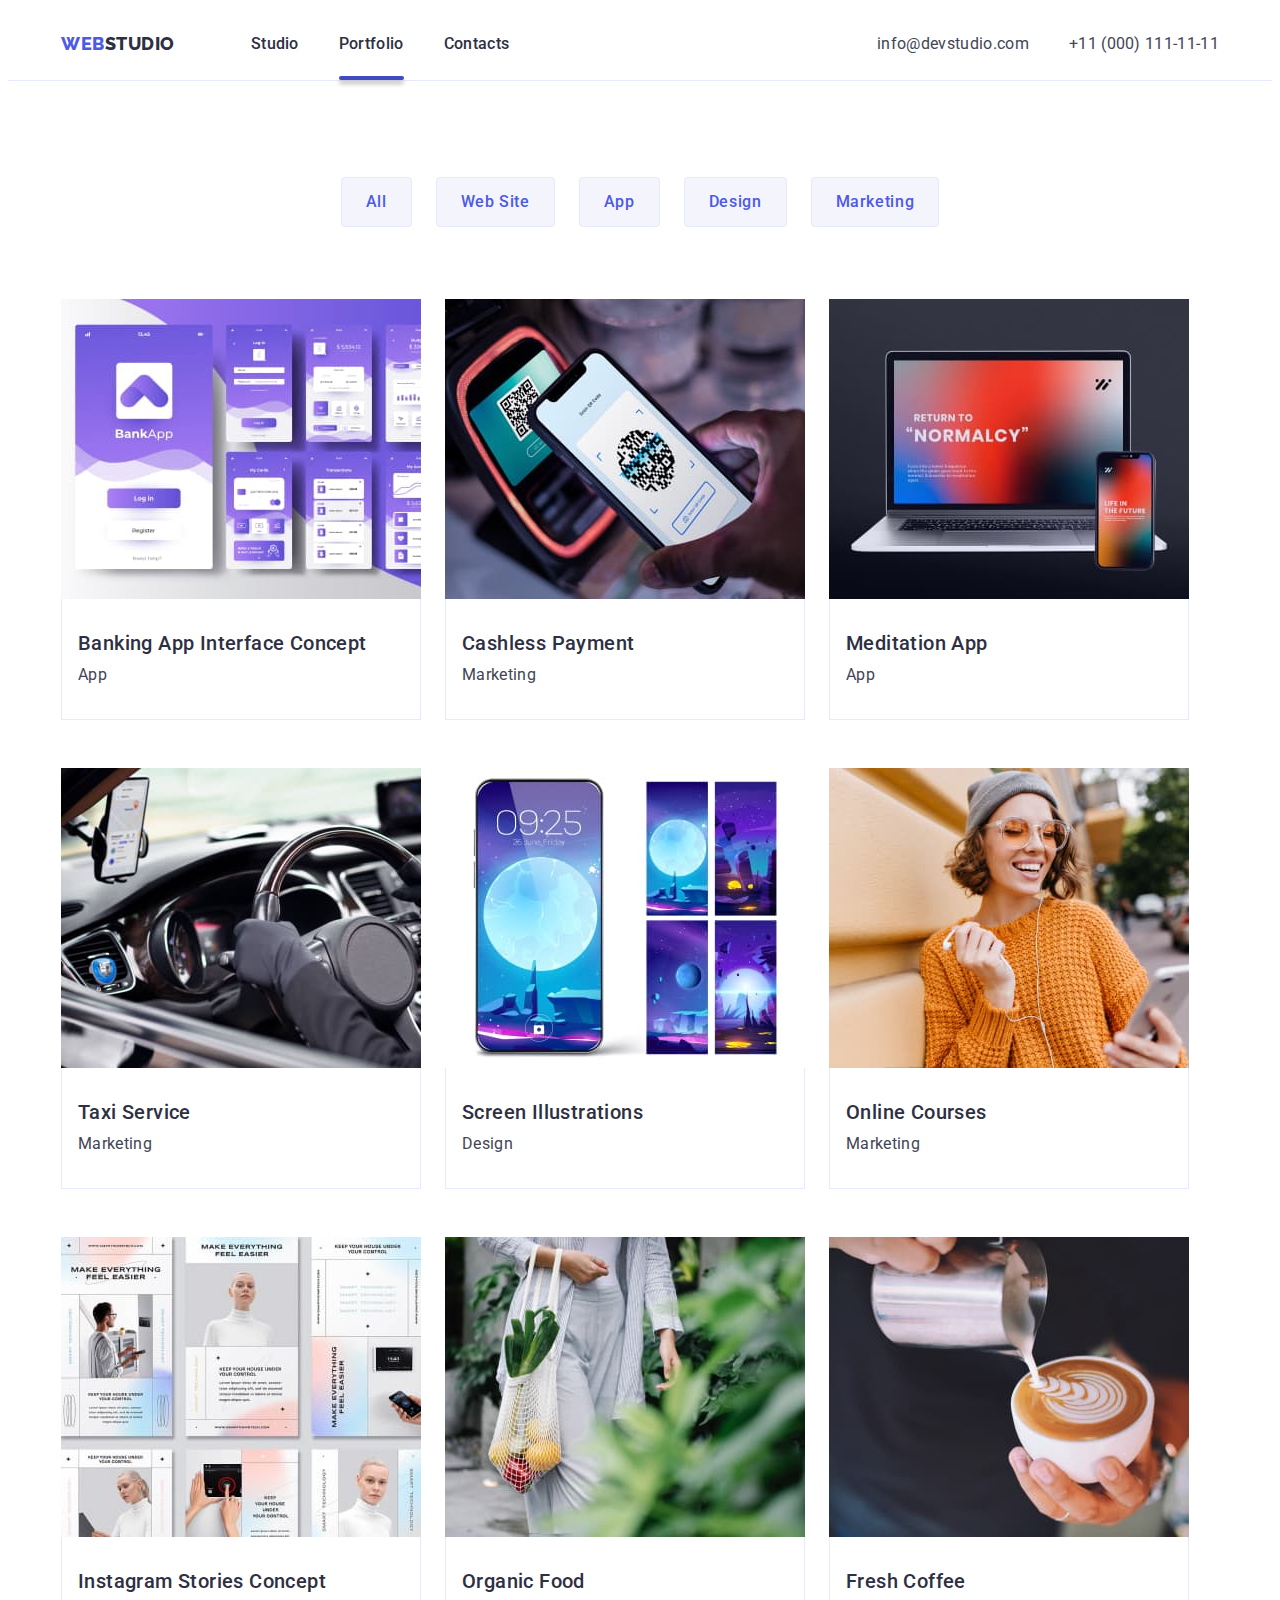
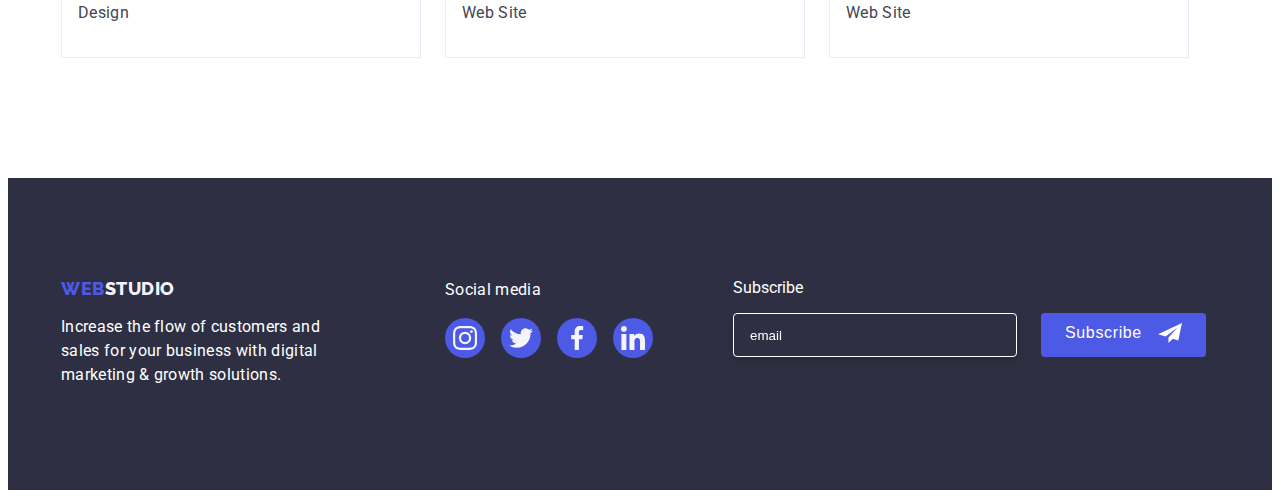
==== portfolio.html @ f420f852 "Initial commit" ====
<!DOCTYPE html>
<html lang="en">
    <head>
        <meta charset="UTF-8">
        <meta http-equiv="X-UA-Compatible" content="IE=edge">
        <meta name="viewport" content="width=device-width, initial-scale=1.0">
        <title>Effective Solutions for Your Business</title>
        <link rel="preconnect" href="https://fonts.googleapis.com">
        <link rel="preconnect" href="https://fonts.gstatic.com" crossorigin>
        <link 
            href="https://fonts.googleapis.com/css2?family=Raleway:wght@800&family=Roboto:wght@400;500;700;900&display=swap" 
            rel="stylesheet"
        >
        <link rel="stylesheet" href="https://cdnjs.cloudflare.com/ajax/libs/modern-normalize/1.1.0/modern-normalize.min.css" integrity="sha512-wpPYUAdjBVSE4KJnH1VR1HeZfpl1ub8YT/NKx4PuQ5NmX2tKuGu6U/JRp5y+Y8XG2tV+wKQpNHVUX03MfMFn9Q==" crossorigin="anonymous" referrerpolicy="no-referrer">
        <link rel="stylesheet" href="./css/styles.css">
    </head>

<body >
     
    <header class="page-header">
        <div class="container main-container portfolio-cont">
            <nav class="page-nav">       
                <a class="logo-link link" href="./index.html">WEB<span class="studio">Studio</span></a>

                <ul class="menu list">
                    <li class="menu-item">
                        <a class="menu-link link" href="./index.html">Studio</a>
                    </li>

                    <li class="menu-item">
                        <a class="menu-link link current" href="./portfolio.html">Portfolio</a>
                    </li>

                    <li class="menu-item">
                        <a class="menu-link link" href="">Contacts</a>
                    </li>

                </ul>

            </nav>
            <address class="contact-adress">
                <ul class="contact-list list">
                    <li class="item"><a class="contact-link link" href="mailto:info@devstudio.com">info@devstudio.com</a></li>
                    <li class="item"><a class="contact-link link" href="tel:+110001111111">+11 (000) 111-11-11</a></li>
                </ul>
            </address>
        </div>
    </header>

   <main>
    <section class="section-portfolio">
        <div class="container container-port">    
                <h1 class="visually-hidden">portfolio </h1>
            <ul class="list list-porfolio">
                <li><button class="btn-portfolio" type="button">All</button></li>
                <li><button class="btn-portfolio" type="button">Web Site</button></li>
                <li><button class="btn-portfolio" type="button">App</button></li>
                <li><button class="btn-portfolio" type="button">Design</button></li>
                <li><button class="btn-portfolio" type="button">Marketing</button></li>
            </ul>
             
    
            <ul class="list list-foto-porfol">
                <li class="gallery">
                    <a class="link link-portfolio" href=""> 
                     <div class="kard-porfolio">   
                        <img class="jpg-port" src="./images/portfolio/banking_app.jpg" 
                            alt="banking_app" 
                            width="360">
                            <div class="text-portfolio">
                                <p class="overlay">14 Stylish and User-Friendly App Design Concepts · Task Manager App · Calorie Tracker App · Exotic Fruit Ecommerce App · Cloud Storage App</p>
                            </div>
                     </div> 
                      
                        <div class="text-portf">
                            <h2 class="service-text">Banking App Interface Concept</h2>
                            <p class="section-description">App</p>
                        </div>
                      
                    </a>
                    
                </li>
                <li class="gallery">
                    <a class="link link-portfolio" href=""> 
                        <div class="kard-porfolio">
                        <img class="jpg-port" src="./images/portfolio/cashless_payment.jpg" 
                            alt="cashless_payment" 
                            width="360">
                            <div class="text-portfolio">
                                <p class="overlay">14 Stylish and User-Friendly App Design Concepts · Task Manager App · Calorie Tracker App · Exotic Fruit Ecommerce App · Cloud Storage App</p>
                            </div>
                        </div>
                        <div class="text-portf">
                            <h2 class="service-text">Cashless Payment</h2>
                            <p class="section-description">Marketing</p>
                        </div>
                    </a>
                </li>
                <li class="gallery">
                    <a class="link link-portfolio" href=""> 
                        <div class="kard-porfolio">
                        <img class="jpg-port" src="./images/portfolio/meditaion_app.jpg" 
                            alt="meditaion_app" 
                            width="360">
                            <div class="text-portfolio">
                                <p class="overlay">14 Stylish and User-Friendly App Design Concepts · Task Manager App · Calorie Tracker App · Exotic Fruit Ecommerce App · Cloud Storage App</p>
                            </div>
                        </div>
                        <div class="text-portf">
                            <h2 class="service-text">Meditation App</h2>
                            <p class="section-description">App</p>
                        </div>
                    </a>
                </li>
                <li class="gallery">
                    <a class="link link-portfolio" href=""> 
                        <div class="kard-porfolio">
                        <img class="jpg-port" src="./images/portfolio/taxi_service.jpg" 
                            alt="taxi_service" 
                            width="360">
                            <div class="text-portfolio">
                                <p class="overlay">14 Stylish and User-Friendly App Design Concepts · Task Manager App · Calorie Tracker App · Exotic Fruit Ecommerce App · Cloud Storage App</p>
                            </div>
                        </div>
                        <div class="text-portf">
                            <h2 class="service-text">Taxi Service</h2>
                            <p class="section-description">Marketing</p>
                        </div>
                    </a>
                </li>
                <li class="gallery">
                    <a class="link link-portfolio" href=""> 
                        <div class="kard-porfolio">
                        <img class="jpg-port" src="./images/portfolio/screen_ilustrations.jpg" 
                            alt="screen_ilustrations" 
                            width="360">
                            <div class="text-portfolio">
                                <p class="overlay">14 Stylish and User-Friendly App Design Concepts · Task Manager App · Calorie Tracker App · Exotic Fruit Ecommerce App · Cloud Storage App</p>
                            </div>
                        </div>
                        <div class="text-portf">
                            <h2 class="service-text">Screen Illustrations</h2>
                            <p class="section-description">Design</p>
                        </div>
                    </a>
                </li>
                <li class="gallery">
                    <a class="link link-portfolio" href=""> 
                        <div class="kard-porfolio">
                        <img class="jpg-port" src="./images/portfolio/online_courses.jpg" 
                            alt="online_courses" 
                            width="360">
                            <div class="text-portfolio">
                                <p class="overlay">14 Stylish and User-Friendly App Design Concepts · Task Manager App · Calorie Tracker App · Exotic Fruit Ecommerce App · Cloud Storage App</p>
                            </div>
                        </div>
                        <div class="text-portf">
                            <h2 class="service-text">Online Courses</h2>
                            <p class="section-description">Marketing</p>
                        </div>
                    </a>
                </li>
                <li class="gallery">
                    <a class="link link-portfolio" href=""> 
                        <div class="kard-porfolio">
                        <img class="jpg-port" src="./images/portfolio/instagram_stories_concept.jpg" 
                            alt="instagram_stories_concept" 
                            width="360">
                            <div class="text-portfolio">
                                <p class="overlay">14 Stylish and User-Friendly App Design Concepts · Task Manager App · Calorie Tracker App · Exotic Fruit Ecommerce App · Cloud Storage App</p>
                            </div>
                        </div>
                        <div class="text-portf">
                            <h2 class="service-text">Instagram Stories Concept</h2>
                            <p class="section-description">Design</p>
                        </div>
                    </a>
                </li>
                <li class="gallery">
                    <a class="link link-portfolio" href=""> 
                        <div class="kard-porfolio">
                        <img class="jpg-port" src="./images/portfolio/organic_food.jpg" 
                            alt="organic_food" 
                            width="360">
                            <div class="text-portfolio">
                                <p class="overlay">14 Stylish and User-Friendly App Design Concepts · Task Manager App · Calorie Tracker App · Exotic Fruit Ecommerce App · Cloud Storage App</p>
                            </div>
                        </div>
                        <div class="text-portf">
                            <h2 class="service-text">Organic Food</h2>
                            <p class="section-description">Web Site</p>
                        </div>
                    </a>
                </li>
                <li class="gallery">
                    <a class="link link-portfolio" href="">
                        <div class="kard-porfolio">
                        <img class="jpg-port" 
                            src="./images/portfolio/fresh_coffe.jpg" 
                            alt="fresh_coffe" 
                            width="360">
                            <div class="text-portfolio">
                                <p class="overlay">14 Stylish and User-Friendly App Design Concepts · Task Manager App · Calorie Tracker App · Exotic Fruit Ecommerce App · Cloud Storage App</p>
                            </div>
                        </div>
                        <div class="text-portf">
                            <h2 class="service-text">Fresh Coffee</h2>
                            <p class="section-description">Web Site</p>
                        </div>
                    </a>
                </li>
            </ul>
        </div>

    </section>


    
   </main>
   
   <footer class="footer">

            
        <div class="container container-footer">
            <div>
                <a class="logo-link link footer-link" href="./index.html">WEB<span class="studio-footer">Studio</span></a>
                <p class="section-footer">Increase the flow of customers and sales for your business with digital marketing & growth solutions.</p>
            </div>
            <div class="social-footer">
                <p class="section-description footer-text">Social media</p>
                
                    <ul class="social-media-list">
                        <li class="social-item">
                            <a class="social-icon" href="">
                                <svg width="24" height="24">
                                    <use href="./images/icons.svg#icon-instagram-2-1"></use>
                                </svg>
                            </a>
                        </li>
                        <li class="social-item">
                            <a class="social-icon" href="">
                                <svg width="24" height="24">
                                    <use href="./images/icons.svg#icon-twitter-1"></use>
                                </svg>
                            </a>
                        </li>
                        <li class="social-item">
                            <a class="social-icon" href="">
                                <svg width="24" height="24">
                                    <use href="./images/icons.svg#icon-facebook-1-1"></use>
                                </svg>
                            </a>
                        </li>
                        <li class="social-item">
                            <a class="social-icon" href="">
                                <svg width="24" height="24">
                                    <use href="./images/icons.svg#icon-linkedin-1-1"></use>
                                </svg>
                            </a>
                        </li>
                    </ul>
                
            </div>
            <div class="footer-mail">
                <p class="text-batn-footer">Subscribe</p>
                <form class="form-ftr">
                    <input type="email" placeholder="email" class="footer-input"> 
                    <button type="submit" class="footer-btn">
                        <span>Subscribe</span>
                        <svg class="sub-svg" width="24" height="24">
                            <use href="./images/footer.svg#icon-Frame-3"> </use>
                       </svg> 

                    </button>
                </form>
            </div>      
        </div>

            
        
        
</footer>
 
</body>
</html>
---- css/styles.css ----
:root {
    --primary-text-color: #434455;
    --title-text-color: #2E2F42;
    --primary-white-color: #FFFFFF;;
    --primary-blue-color: #4D5AE5;
    --hover-focus-color:  #404BBF;
    --background-color-black: #2E2F42;
    --background-color-white: #F4F4FD;
    --border-color: #E7E9FC;
    --modal-label-text-color :#8E8F99;
}



body {
    font-family: "Roboto", sans-serif;
    color: var(--primary-text-color);
}

.list {
    list-style: none;
}
.link {
    text-decoration: none;
}

h1,h2,h3,h4,ul,p {
    margin-top: 0;
    margin-bottom: 0;
    padding-left: 0;
}

.container {

    width: 1158px;
    margin: 0 auto;
    padding-right: 15px;
    padding-left: 15px;
    

}

.container-text {
    padding: 32px 16px;
    
    text-align: center;
    margin: 0 auto;
}


.logo-link {
font-family: "Raleway", sans-serif;
font-weight: 800;
font-size: 18px;
line-height: 1.17;
color: var( --primary-blue-color);
letter-spacing: 0.03em;
text-transform: uppercase;

}
.page-header{
    border: 1px solid var(--border-color);
    border-top: 0;
    border-left: 0;
    border-right: 0;
}

.main-container{
    display: flex;
    align-items: center;
}
.page-nav{
    display: flex;
    align-items: center;
}
.studio {
    color:var(--title-text-color);
    
}
.menu {
    display: flex;
    margin-left: 76px;
    padding-top: 24px;
    padding-bottom: 24px;
}

.menu-item {
    position: relative;
    margin-right: 40px;
}
.menu-item:last-child{
    margin-right: 0px;
}

.menu-link:hover,
.menu-link:focus {
    color: var(--hover-focus-color);
}

.menu-link {
    font-weight: 500;
    font-size: 16px;
    line-height: 1.5;
    letter-spacing: 0.02em;
    color: var(--title-text-color);

}

.contact-adress {
    font-style: normal;
    margin-left: auto;
}




.contact-link:hover,
.contact-link:focus {
    color: var(--hover-focus-color);
}

.contact-list {
    display: flex;
    }
.contact-list .item + .item {
    margin-left: 40px;
}

.current::after{
    position: absolute;
    content: "";

    width: 100%;
    height: 4px;
    left: 0px;
    top: 44px;
    box-shadow: 0px 4px 4px rgba(0, 0, 0, 0.25);
    border-radius: 2px;
    background: var(--hover-focus-color);

    
    }


.contact-link {
    font-size: 16px;
    line-height: 1.5;
    letter-spacing: 0.02em;
    color: var(--primary-text-color);
    font-style: normal;
   
    transition: color 250ms cubic-bezier(0.4, 0, 0.2, 1);

}

.container-hero{
    text-align: center;
}

.hero {
    padding-top: 188px;
    padding-bottom: 188px;
    
    
    
    
   
        
}

.hero-image {
    background-repeat: no-repeat;
    background-size: cover;
    background-position: 50% 50%;
    height: 600px;
    max-width: 1440px;
    margin-left: auto;
    margin-right: auto;
    background-image: linear-gradient(
        to bottom,
        rgba(46, 47, 66, 0.7),
        rgba(46, 47, 66, 0.7)
    ),
    url(../images/people-office.jpg);
}

.hero-text {
    width: 496px;
    height: 120px;
    
    margin: auto;
    
    
    
    

    font-weight: 700;
    font-size: 56px;
    line-height: 1.07;
    letter-spacing: 0.02em;
    color: var(--primary-white-color);
   
}
.modal-btn {
    border-radius: 4px;
    padding: 16px 32px;
    border: 1px solid transparent;
    margin-top: 48px;
    

    font-family: "Roboto", sans-serif ;
    color:var(--primary-white-color);
    background:var(--primary-blue-color);
    cursor: pointer;
    font-weight: 500;
    font-size: 16px;
    line-height: 1.5;
    letter-spacing: 0.04em;

    transition: background-color 250ms cubic-bezier(0.4, 0, 0.2, 1);
}

.modal-btn:hover,
.modal-btn:focus {
    background-color: var(--hover-focus-color);
}

.backdrop {
    position: fixed;
    top: 0;
    left: 0;
    width: 100%;
    height: 100%;
    background: rgba(46, 47, 66, 0.4);
    text-align: left;

    opacity: 1;
    transition: opacity 250ms cubic-bezier(0.4, 0, 0.2, 1);
}
.backdrop.is-hidden{
    opacity: 0;
    pointer-events: none;
    
    
}
.backdrop.is-hidden .modal{
    transform: translate(-50%, -50%) scale(0.9);

}

.modal {
    position: absolute;
    top: 50%;
    left: 50%;
    padding-left: 24px;
    padding-right: 24px;
    padding-bottom: 24px;
    
    border-radius: 4px;
    min-height: 576px;
    min-width: 408px;
    background: #FCFCFC;
    transform: translate(-50%, -50%) scale(1);
    transition: transform 250ms cubic-bezier(0.4, 0, 0.2, 1);

    
    
}
.modal-button {
    display: flex;
    justify-content: center;
    align-items: center;

    margin-left: auto;
    margin-top: 24px;
    
    cursor: pointer;
    
    width: 24px;
    height: 24px;
    background-color: #E7E9FC;
    border: 1px solid rgba(0, 0, 0, 0.1);
    border-radius: 50%;
    text-align: center;

    transition: background-color 250ms cubic-bezier(0.4, 0, 0.2, 1),
    fill 250ms cubic-bezier(0.4, 0, 0.2, 1);

}
.modal-button:hover,
.modal-button:focus {
    background-color: var(--hover-focus-color);
    fill: #FFFFFF;
}
.modal-title{
    font-weight: 500;
    font-size: 16px;
    line-height: 1.5;
    letter-spacing: 0.02em;
    text-align: center;
    color: var(--title-text-color) ;
    margin-top: 24px;
    margin-bottom: 16px;
}

.modal-label-text {
    font-size: 12px;
    line-height: 1.17;
    letter-spacing: 0.04em;
    color: var(--modal-label-text-color);

}
.input-wrap {
    position: relative;
    margin-top: 4px;
}
.check-text {
    display: flex;
    align-items: center;
    margin: 16px 0 24px 0;
    cursor: pointer;
    font-style: normal;
    font-weight: 400;
    font-size: 12px;
    color: rgba(142, 143, 153, 1);
    letter-spacing: 0.04em;
    padding-bottom: 0;
}

.check-text span {
    
    width: 16px;
    height: 16px;
    border: 1.25px solid #757575;
    border-radius: 2px;
    display: flex;
    align-items: center;
    justify-content: center;
    fill: transparent;
    transition: background-color 250ms cubic-bezier(0.4, 0, 0.2, 1), fill 250ms cubic-bezier(0.4, 0, 0.2, 1), border 250ms cubic-bezier(0.4, 0, 0.2, 1);
}


.span-check{
    margin-right: 8px;

}
.checkbox{
    position: absolute;
}
.modal-input {
    width: 100%;
    height: 40px;
    border: 1px solid rgba(33, 33, 33, 0.2);
    border-radius: 4px;
    font-size: 12px;
    outline: transparent;
    padding-left: 36px;
    transition: border-color 250ms cubic-bezier(0.4, 0, 0.2, 1);
}
.modal-input:hover,
.modal-input:focus
{
    border-color: var(--hover-focus-color);

}
.modal-input:hover ~ .modal-input-icon,
.modal-input:focus ~ .modal-input-icon{
  fill: var(--hover-focus-color);
  
}
.modal-field {
    margin: 0 auto 8px;
}

.modal-input-icon {
    position: absolute;
    left: 16px;
    top: 50%;
    transform: translateY(-50%);
    fill: #2E2F42;
    transition: fill 250ms cubic-bezier(0.4, 0, 0.2, 1);
}
.modal-field-textarea {
    margin: 0 auto 16px;
}
.modal-textarea {
    width: 100%;
    height: 120px;
    border: 1px solid rgba(33, 33, 33, 0.2);
    border-radius: 4px;
    margin-top: 4px;
    background-color: transparent;
    resize: none;
    outline: transparent;
    font-size: 12px;
    padding: 8px 16px;
    font-family: 'Roboto';
    transition: border-color 250ms cubic-bezier(0.4, 0, 0.2, 1);
}
.modal-check {
    margin-bottom: 0;
}

.modal-textarea:hover,
.modal-textarea:focus {
    border-color: var(--hover-focus-color);
} 

.btn-modal-send {
    display: flex;
    align-items: center;
    justify-content: center;
    margin: auto;
    background: var(--primary-blue-color);
    width: 169px;
    height: 56px;
    box-shadow: 0px 4px 4px rgba(0, 0, 0, 0.15);
    border-radius: 4px;
    border: transparent;
    color: var(--background-color-white);
    font-weight: 500;
    font-size: 16px;
    line-height: 1.5;
    transition: background-color 250ms cubic-bezier(0.4, 0, 0.2, 1);
}
.btn-modal-send:hover,
.btn-modal-send:focus {
    background-color: var(--hover-focus-color);
}
.rules{
    
    padding-bottom: 120px;
    padding-top: 120px;
}
.checkbox-wraper {
    margin-bottom: 24px;
}

.label-checkbox {
    display: flex;
    align-items: center;
    margin: 16px 0 24px 0;
    cursor: pointer;
    font-style: normal;
    font-weight: 400;
    font-size: 12px;
    color: rgba(142, 143, 153, 1);
    letter-spacing: 0.04em;
    padding-bottom: 0;
}
.checkbox:checked {
    background-color: #4D5AE5;
    background-size: contain;
    background-image: url(../images/click-1.svg);
    border-radius: 2px;
    border: none;
    width: 16px;
    height: 16px;
}
.checkbox-span {
    display: block;
    width: 16px;
    height: 16px;
    border: 1.25px solid #8E8F99;
    border-radius: 2px;
    cursor: pointer;
    margin-right: 8px;
    transition: border-color 250ms cubic-bezier(0.4, 0, 0.2, 1);
}
.privacy-link {
    color: #4D5AE5;
    transition: border 250ms cubic-bezier(0.4, 0, 0.2, 1);
}


.checkbox {
    -webkit-appearance: none;
    -moz-appearance: none;
    appearance: none;
    position: absolute;
}
.check-text {
    display: flex;
    gap: 8px;
    flex-wrap: wrap;
    align-items: flex-end;
    width: 100%;
    font-weight: 400;
    font-size: 12px;
    line-height: 1.17;
    letter-spacing: 0.04em;
    color: #8e8f99;
    margin-bottom: 24px;
}
.privacy-link {
    font-weight: 400;
    font-size: 12px;
    line-height: 1.33;
    letter-spacing: 0.04em;
    color: #4d5ae5;
}

.foto-rules {
    display: flex;
    justify-content: center;
    align-items: center;

    width: 264px;
    height: 112px;
    background: var(--background-color-white);
    border-radius: 4px;
    margin-bottom: 8px;
}


.rules-list {
    display: flex;
   
}

.item-rules {
    width: calc(100% / 4);
    margin-right: 24px;

}
.item-rules:last-child {
    margin-right: 0px;
}
.customers {
    display: flex;
    list-style: none;

    
}
.cust-item {

    display: flex;
    justify-content: center;
    align-items: center;
    width: 100%;
    height: 100%;
    border-color: #8E8F99;
    
    


    border: 1px solid #afb1b8;
    border-radius: 4px;

    transition: border-color 250ms cubic-bezier(0.4, 0, 0.2, 1);

    
}
.customers-logo {
    margin-right: 24px;
    width: 168px;
    height: 88px;
}

.customers-logo:last-child {
    margin-right: 0px;
}
.our-customers {
    padding-bottom: 120px;
    padding-top: 69px;
}
.point-customers{
    fill: #8e8f99;
    display: flex;
    transition: fill 250ms cubic-bezier(0.4, 0, 0.2, 1);
    
    
}
.cust-item:hover,
.cust-item:focus {
    border-color: var(--hover-focus-color) ;
}

.cust-item:hover .point-customers,
.cust-item:focus .point-customers{
    fill: var(--hover-focus-color);
}





.visually-hidden {
    position: absolute;
    width: 1px;
    height: 1px;
    margin: -1px;
    border: 0;
    padding: 0;
    
    white-space: nowrap;
    clip-path: inset(100%);
    clip: rect(0 0 0 0);
    overflow: hidden;
}

.footer-input-email {
    font-size: 12px;
    line-height: 2;
    display: flex;
    align-items: center;
    letter-spacing: 0.04em;
    color: var(--color-white);
    padding: 8px 16px;
    width: 264px;
    height: 40px;
    border: 1px solid var(--color-white);
    filter: drop-shadow(0px 4px 4px rgba(0, 0, 0, 0.15));
    border-radius: 4px;
    background-color: transparent;
}


.service-text {
    margin-bottom: 8px;

    font-weight: 500;
    font-size: 20px;
    line-height: 1.2;
    letter-spacing: 0.02em;
    color: var( --title-text-color);
}
.section-description{
    
    font-size: 16px;
    line-height: 1.5;
    letter-spacing: 0.02em;
    color: var(--primary-text-color);
    
    }

.social-item {
    
    
    display: flex;
    flex-direction: row;
    justify-content: center;
    align-items: center;
    padding: 0px;
    

    height: 40px;
    
}
.social-icon {
    display: flex;
    align-items: center;
    justify-content: center;

    background:  var( --primary-blue-color);;
    width: 40px;
    height: 40px;
    border-radius: 50%;
    transition: background-color 250ms cubic-bezier(0.4, 0, 0.2, 1);
}
.social-icon:hover,
.social-icon:focus{
    background-color: var(--hover-focus-color);;
}
.social-media-list {
    display: flex;
    gap: 16px;
    justify-content: center;
}
.subtitle {
    margin-bottom: 72px;



    font-weight: 700;
    font-size: 36px;
    line-height: 1.11;
    text-align: center;
    letter-spacing: 0.02em;
    text-transform: capitalize;
    color: var( --title-text-color);
}
.example{
    padding-bottom: 120px;
}
.foto-example {
    display: block;
    width: 100%;
    height: auto;
}
.what-are-doing {
    display: flex;
    padding-left: 0px;
}

.item_what {
    margin-right: 24px;

}
.item_what:last-child {
    margin-right: 0px; 
}


   

.ourteam{
    padding-top: 120px;
    padding-bottom: 120px;
    background: var(--background-color-white);
}

.list-team {
    display: flex;
    padding-left: 0px;

}
.our-team-list{
    margin-top: 8px;
}
.text-team {
    margin-bottom: 8px;
}

.item-team {
    margin-right: 24px;
    background: var(--primary-white-color);
    border-radius: 0px 0px 4px 4px;
    box-shadow: 0px 1px 6px rgba(46, 47, 66, 0.08), 0px 1px 1px rgba(46, 47, 66, 0.16), 0px 2px 1px rgba(46, 47, 66, 0.08);
    
}


.item-team:last-child {
    margin-right: 0px;
}


.section-footer {
    margin-top: 16px;
    width: 264px;
    
   
    font-size: 16px;
    line-height: 1.5;
    letter-spacing: 0.02em;
    color: var(--primary-white-color);
    
    

}

.section-portfolio {
    padding-top: 96px;
    padding-bottom: 120px;
}
.studio-footer{
   color: var(--background-color-white); 
}

.btn-portfolio:hover,
.btn-portfolio:focus {
    background: var(--hover-focus-color);
    color: var(--primary-white-color);
    box-shadow: 0px 3px 1px rgba(0, 0, 0, 0.1), 0px 2px 1px rgba(0, 0, 0, 0.08), 0px 2px 2px rgba(0, 0, 0, 0.12);
    border: 1px solid #404BBF;
}

.btn-portfolio {
    
    padding: 12px 24px;
    border-radius: 4px;
    border: 1px solid #E7E9FC;
    background-color: var(--background-color-white);

    font-family: "Roboto", sans-serif;
    cursor: pointer;
    font-weight: 500;
    font-size: 16px;
    line-height: 1.5;
    letter-spacing: 0.04em;
    color:  var(--primary-blue-color);

    transition: background-color 250ms cubic-bezier(0.4, 0, 0.2, 1), color 250ms cubic-bezier(0.4, 0, 0.2, 1), border-color 250ms cubic-bezier(0.4, 0, 0.2, 1);
    
   
}

.link-portfolio:hover,
.link-portfolio:focus{
    box-shadow: 0px 1px 6px rgba(46, 47, 66, 0.08), 0px 1px 1px rgba(46, 47, 66, 0.16), 0px 2px 1px rgba(46, 47, 66, 0.08);
    
}
.link-portfolio {
    display: block;
    transition: box-shadow 250ms cubic-bezier(0.4, 0, 0.2, 1);
}



.list-porfolio {
    margin-bottom: 72px;
    display: flex;
    width: 100%;
    height: auto;
    gap: 24px;
    justify-content: center;
}



.list-foto-porfol {
    display: flex;
    
    flex-wrap: wrap;
    padding-left: 0;
}
.gallery {
    
    

    margin-right: 24px;
    margin-bottom: 48px;

}

.jpg-port{
    display: block;
   
}
.foto-team {
    display: block;
}
    

.gallery:nth-child(3n) {
    margin-right: 0;
}
.gallery:nth-last-child(-n + 3) {
    margin-bottom: 0px;
}

.text-portf {
    border: 1px solid var(--border-color);
    border-top: 0;

    padding: 32px;
    padding-left: 16px;
    
}

.text-portfolio{
    position: absolute;
    font-size: 16px;
    line-height: 1.5;
    padding: 40px 32px 0 32px; 
    width: 100%;
    height: 100%;
    background-color: #4D5AE5;
    color: #F4F4FD;
    transform: translateY(0);
    transition: transform 250ms cubic-bezier(0.4, 0, 0.2, 1);
}

.kard-porfolio {
    position: relative;
    overflow: hidden;
}
.gallery:hover .text-portfolio{
    transform: translateY(-100%);
}

.social-footer{
margin-left: 120px;
}

.container-footer{
    
    height: 112px;
    display: flex;
    

}
.footer {
    background-color: var(--background-color-black);
    
    padding-top: 100px;
    padding-bottom: 100px;
    
}
.footer-text {
    color: white;
    margin-bottom: 16px;
    
}
.footer-mail {
    margin-left: 80px;
    
}

.text-batn-footer{
    margin-bottom: 16px;
    color: var(--primary-white-color);
}



.footer-btn {
    width: 165px;
    padding: 8px 24px;
   
    
    border: transparent;
    display: flex;
    gap: 16px;
    font-weight: 500;
    font-size: 16px;
    line-height: 1.5;
    text-align: center;
    letter-spacing: 0.04em;
    cursor: pointer;

    background-color: var(--primary-blue-color);
    border-radius: 4px;
    border: none;
    color: var(--primary-white-color);
    transition: background-color 250ms cubic-bezier(0.4, 0, 0.2, 1);
    

   
  
}
.form-ftr{
    display: flex;
} 

.footer-btn:hover,
.footer-btn:focus {
    background-color: var(--hover-focus-color);
}

.footer-input {
    width: 264px;
    height: 40px;
    
    color: white;
    padding-left: 16px;
    border: 1px solid #FFFFFF;
    filter: drop-shadow(0px 4px 4px rgba(0, 0, 0, 0.15));
    border-radius: 4px;
    margin-right: 24px;    
    background-color: var(--background-color-black);

}

.footer-input::placeholder {
    
    color: var(--primary-white-color);
    
}
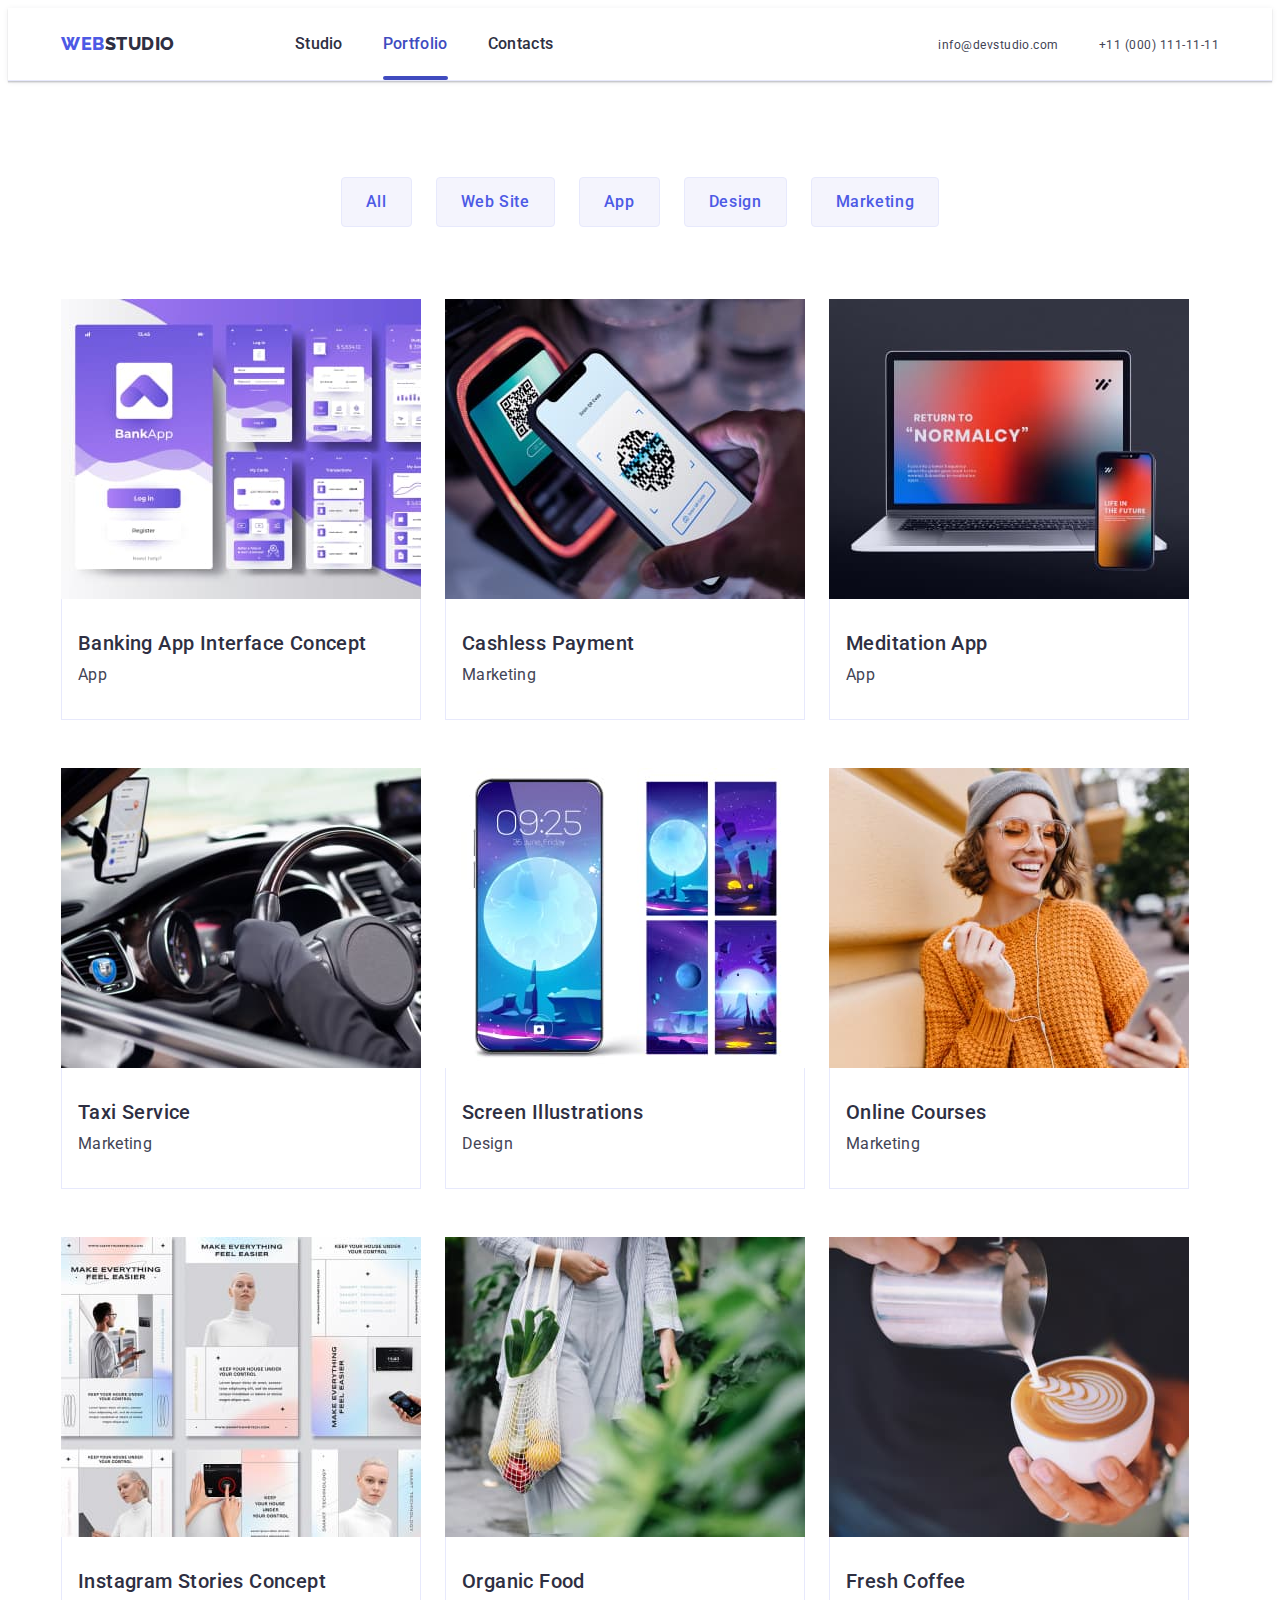
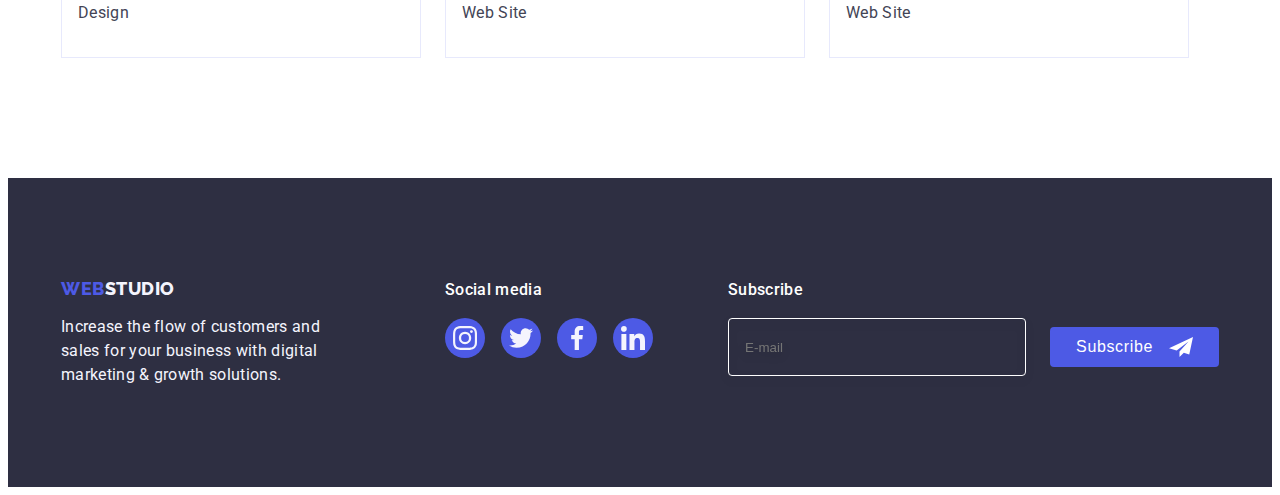
==== commit 5244c92c: "end" ====
--- a/portfolio.html
+++ b/portfolio.html
@@ -52,11 +52,11 @@
         <div class="container container-port">    
                 <h1 class="visually-hidden">portfolio </h1>
             <ul class="list list-porfolio">
-                <li><button class="btn-portfolio" type="button">All</button></li>
-                <li><button class="btn-portfolio" type="button">Web Site</button></li>
-                <li><button class="btn-portfolio" type="button">App</button></li>
-                <li><button class="btn-portfolio" type="button">Design</button></li>
-                <li><button class="btn-portfolio" type="button">Marketing</button></li>
+                <li class="filtr-li"><button class="btn-portfolio" type="button">All</button></li>
+                <li class="filtr-li"><button class="btn-portfolio" type="button">Web Site</button></li>
+                <li class="filtr-li"><button class="btn-portfolio" type="button">App</button></li>
+                <li class="filtr-li"><button class="btn-portfolio" type="button">Design</button></li>
+                <li class="filtr-li"><button class="btn-portfolio" type="button">Marketing</button></li>
             </ul>
              
     
@@ -74,7 +74,7 @@
                       
                         <div class="text-portf">
                             <h2 class="service-text">Banking App Interface Concept</h2>
-                            <p class="section-description">App</p>
+                            <p class="works-text">App</p>
                         </div>
                       
                     </a>
@@ -92,7 +92,7 @@
                         </div>
                         <div class="text-portf">
                             <h2 class="service-text">Cashless Payment</h2>
-                            <p class="section-description">Marketing</p>
+                            <p class="works-text">Marketing</p>
                         </div>
                     </a>
                 </li>
@@ -108,7 +108,7 @@
                         </div>
                         <div class="text-portf">
                             <h2 class="service-text">Meditation App</h2>
-                            <p class="section-description">App</p>
+                            <p class="works-text">App</p>
                         </div>
                     </a>
                 </li>
@@ -124,7 +124,7 @@
                         </div>
                         <div class="text-portf">
                             <h2 class="service-text">Taxi Service</h2>
-                            <p class="section-description">Marketing</p>
+                            <p class="works-text">Marketing</p>
                         </div>
                     </a>
                 </li>
@@ -140,7 +140,7 @@
                         </div>
                         <div class="text-portf">
                             <h2 class="service-text">Screen Illustrations</h2>
-                            <p class="section-description">Design</p>
+                            <p class="works-text">Design</p>
                         </div>
                     </a>
                 </li>
@@ -156,7 +156,7 @@
                         </div>
                         <div class="text-portf">
                             <h2 class="service-text">Online Courses</h2>
-                            <p class="section-description">Marketing</p>
+                            <p class="works-text">Marketing</p>
                         </div>
                     </a>
                 </li>
@@ -172,7 +172,7 @@
                         </div>
                         <div class="text-portf">
                             <h2 class="service-text">Instagram Stories Concept</h2>
-                            <p class="section-description">Design</p>
+                            <p class="works-text">Design</p>
                         </div>
                     </a>
                 </li>
@@ -188,7 +188,7 @@
                         </div>
                         <div class="text-portf">
                             <h2 class="service-text">Organic Food</h2>
-                            <p class="section-description">Web Site</p>
+                            <p class="works-text">Web Site</p>
                         </div>
                     </a>
                 </li>
@@ -205,7 +205,7 @@
                         </div>
                         <div class="text-portf">
                             <h2 class="service-text">Fresh Coffee</h2>
-                            <p class="section-description">Web Site</p>
+                            <p class="works-text">Web Site</p>
                         </div>
                     </a>
                 </li>
@@ -220,65 +220,69 @@
    
    <footer class="footer">
 
+           
+    <div class="container container-footer">
+        <div class="footer-desc">
+            <a class="logo-link link footer-link" href="./index.html">WEB<span class="studio-footer">Studio</span></a>
+            <p class="footer-text ">Increase the flow of customers and sales for your business with digital marketing & growth solutions.</p>
+        </div>
+        <div class="social-footer">
+            <p class="section-description footer-text">Social media</p>
             
-        <div class="container container-footer">
-            <div>
-                <a class="logo-link link footer-link" href="./index.html">WEB<span class="studio-footer">Studio</span></a>
-                <p class="section-footer">Increase the flow of customers and sales for your business with digital marketing & growth solutions.</p>
-            </div>
-            <div class="social-footer">
-                <p class="section-description footer-text">Social media</p>
-                
-                    <ul class="social-media-list">
-                        <li class="social-item">
-                            <a class="social-icon" href="">
-                                <svg width="24" height="24">
-                                    <use href="./images/icons.svg#icon-instagram-2-1"></use>
-                                </svg>
-                            </a>
-                        </li>
-                        <li class="social-item">
-                            <a class="social-icon" href="">
-                                <svg width="24" height="24">
-                                    <use href="./images/icons.svg#icon-twitter-1"></use>
-                                </svg>
-                            </a>
-                        </li>
-                        <li class="social-item">
-                            <a class="social-icon" href="">
-                                <svg width="24" height="24">
-                                    <use href="./images/icons.svg#icon-facebook-1-1"></use>
-                                </svg>
-                            </a>
-                        </li>
-                        <li class="social-item">
-                            <a class="social-icon" href="">
-                                <svg width="24" height="24">
-                                    <use href="./images/icons.svg#icon-linkedin-1-1"></use>
-                                </svg>
-                            </a>
-                        </li>
-                    </ul>
-                
-            </div>
-            <div class="footer-mail">
-                <p class="text-batn-footer">Subscribe</p>
-                <form class="form-ftr">
-                    <input type="email" placeholder="email" class="footer-input"> 
-                    <button type="submit" class="footer-btn">
-                        <span>Subscribe</span>
-                        <svg class="sub-svg" width="24" height="24">
-                            <use href="./images/footer.svg#icon-Frame-3"> </use>
-                       </svg> 
-
-                    </button>
-                </form>
-            </div>      
-        </div>
-
+                <ul class="social-media-list">
+                    <li class="social-item">
+                        <a class="social-icon" href="">
+                            <svg width="24" height="24">
+                                <use href="./images/icons.svg#icon-instagram-2-1"></use>
+                            </svg>
+                        </a>
+                    </li>
+                    <li class="social-item">
+                        <a class="social-icon" href="">
+                            <svg width="24" height="24">
+                                <use href="./images/icons.svg#icon-twitter-1"></use>
+                            </svg>
+                        </a>
+                    </li>
+                    <li class="social-item">
+                        <a class="social-icon" href="">
+                            <svg width="24" height="24">
+                                <use href="./images/icons.svg#icon-facebook-1-1"></use>
+                            </svg>
+                        </a>
+                    </li>
+                    <li class="social-item">
+                        <a class="social-icon" href="">
+                            <svg width="24" height="24">
+                                <use href="./images/icons.svg#icon-linkedin-1-1"></use>
+                            </svg>
+                        </a>
+                    </li>
+                </ul>
             
+        </div>
+        <div class="footer-mail">
+            <p class="text-batn-footer">Subscribe</p>
+            <form>
+              <div class="footer-subscribe-emeil-submit">
+                <input type="email" placeholder="E-mail" class="footer-input" name="footer-subscribe-input" required="" title="goit@gmail.com">
+                <button type="submit" class="footer-btn">
+                  Subscribe
+                  <svg class="footer-subscribe-svg" width="24" height="24">
+                    <use href="./images/footer.svg#icon-Frame-3"></use>
+                  </svg>
+                </button>
+              </div>
+            </form>
+          </div>
         
-        
+            
+             
+    </div>
+    
+    
+    
+    
 </footer>
  
 </body>
--- a/css/styles.css
+++ b/css/styles.css
@@ -28,18 +28,43 @@
     margin-top: 0;
     margin-bottom: 0;
     padding-left: 0;
-}
+    list-style: none;
+}
+
 
 .container {
-
-    width: 1158px;
-    margin: 0 auto;
+    max-width: 428px;
+    padding-left: 15px;
     padding-right: 15px;
-    padding-left: 15px;
-    
-
-}
-
+    margin-left: auto;
+    margin-right: auto;
+    
+    
+  }
+ 
+
+
+  @media screen and (min-width: 768px) {
+    .container {
+      max-width: 768px;
+    }
+  }
+  
+  @media screen and (min-width: 1158px) {
+    .container {
+      max-width: 1158px;
+    }
+  }
+  @media screen and (min-width: 320px) {
+    .container {
+      overflow-x: hidden;
+    }
+  }
+  @media screen and (max-width: 767px){
+  .page-header {
+      padding: 24px 0;
+  }
+  }
 .container-text {
     padding: 32px 16px;
     
@@ -47,274 +72,409 @@
     margin: 0 auto;
 }
 
+@media screen and (max-width: 767px) {
+    .contact-info {
+      display: none;
+}
+}
+.studio {
+        color:var(--title-text-color);
+        
+    }
+.page-header{
+    background-color: #ffffff;
+    border-bottom: 1px solid #E7E9FC;
+}
+
+
 
 .logo-link {
-font-family: "Raleway", sans-serif;
-font-weight: 800;
-font-size: 18px;
-line-height: 1.17;
-color: var( --primary-blue-color);
-letter-spacing: 0.03em;
-text-transform: uppercase;
-
-}
-.page-header{
-    border: 1px solid var(--border-color);
-    border-top: 0;
-    border-left: 0;
-    border-right: 0;
-}
-
-.main-container{
-    display: flex;
-    align-items: center;
-}
-.page-nav{
-    display: flex;
-    align-items: center;
-}
-.studio {
-    color:var(--title-text-color);
-    
-}
-.menu {
-    display: flex;
-    margin-left: 76px;
-    padding-top: 24px;
-    padding-bottom: 24px;
-}
-
-.menu-item {
+    font-family: 'Raleway', sans-serif;
+    font-weight: 800;
+    font-size: 18px;
+    line-height: 1.17;
+    letter-spacing: 0.03em;
+    text-transform: uppercase;
+    color: #4D5AE5;
+}
+.main-container {
+    display: flex;
+    align-items: center;
+   
+
+}
+
+.visually-hidden {
+    position: absolute;
+    width: 1px;
+    height: 1px;
+    margin: -1px;
+    border: 0;
+    padding: 0;
+    
+    white-space: nowrap;
+    clip-path: inset(100%);
+    clip: rect(0 0 0 0);
+    overflow: hidden;
+}
+
+
+
+.menu-btn {
+    border: none;
+    background-color: transparent;
+    width: 32px;
+    height: 22px;
+    margin-left: auto;
+}
+.btn-header-icons {
+    stroke: #2E2F42;
+    border: none;
+}
+
+
+.backdrop.is-hidden{
+    opacity: 0;
+    pointer-events: none;
+       
+}
+
+@media screen and (max-width: 767px){
+.menu  {
+    display: none;
+}
+}
+@media screen and (max-width: 767px){
+    .contact-adress  {
+        display: none;
+    }
+    }
+
+
+
+@media screen and (max-width: 767px) {
+    .mobile-menu {
+        position: fixed;
+        width: 100%;
+        height: 100%;
+        z-index: 1000;
+        top: 0;
+        left: 0;
+        background-color: #fff;
+        overflow-y: scroll;
+        
+        opacity: 0;
+        visibility: hidden;
+        pointer-events: none;
+    }
+    .mobile-menu.is-open{
+        opacity: 1;
+        visibility: visible;
+        pointer-events: auto;
+    }
+}
+
+@media screen and (max-width: 767px) {
+.mobile-menu-container {
+    
+    width: 100%;
+    height: 100%;
+    display: flex;
+    flex-direction: column;
+    justify-content: space-between;
     position: relative;
-    margin-right: 40px;
-}
-.menu-item:last-child{
-    margin-right: 0px;
-}
-
-.menu-link:hover,
-.menu-link:focus {
-    color: var(--hover-focus-color);
-}
-
-.menu-link {
+    padding-top: 80px;
+    padding-left: 40px;
+    padding-bottom: 40px;
+}
+}
+
+@media screen and (max-width: 767px) {}
+.close-menu {
+    position: absolute;
+    width: 24px;
+    height: 24px;
+    top: 24px;
+    right: 24px;
+    padding: 0;
+    line-height: 0;
+    background-color: rgba(0,0,0,0);
+    border: none;
+    border-radius: 50%;
+    border: 1px solid rgba(0,0,0,.1);
+    background-color: #e7e9fc;
+}
+
+
+
+
+@media screen and (max-width: 767px){
+.nav-site .link.current {
+    color: #4d5ae5;}
+
+}
+
+@media screen and (max-width: 767px){
+.item-list {
+    color: #2e2f42;
+    text-decoration: none;
+    font-size: 36px;
+    font-weight: 700;
+    line-height: 1.111;
+    letter-spacing: .02em;
+ }
+}
+
+@media screen and (max-width: 767px){
+.contact-main {
+    margin-bottom: 40px;
+    }
+}
+@media screen and (max-width: 767px){
+.contacts {
+    padding: 0;
+    width: auto;
+    display: block;
+    
+    }
+}
+
+
+@media screen and (max-width: 767px){
+.team-soc {
+    
+    display: flex;
+
+    align-items: center;
+    list-style: none;
+    margin-bottom: 0;
+    gap: 24px;
+    }
+}
+
+@media screen and (max-width: 767px){
+.soc-link-ing {
+    
+    display: flex;
+    justify-content: center;
+    align-items: center;
+    width: 40px;
+    height: 40px;
+    border-radius: 50%;
+    background-color: #4d5ae5;
+    }
+}
+
+@media screen and (max-width: 767px){
+.link-contact-main {
+    display: block;
+    font-style: normal;
+    font-weight: 700;
+    font-size: 24px;
+    line-height: 1.111;
+    letter-spacing: .02em;
+    color: #4d5ae5;
+    text-decoration: none;
+}
+}
+
+@media screen and (max-width: 767px){
+.link-contact {
+    font-style: normal;
     font-weight: 500;
-    font-size: 16px;
-    line-height: 1.5;
-    letter-spacing: 0.02em;
-    color: var(--title-text-color);
-
-}
-
-.contact-adress {
-    font-style: normal;
-    margin-left: auto;
-}
-
-
-
-
-.contact-link:hover,
-.contact-link:focus {
-    color: var(--hover-focus-color);
-}
-
-.contact-list {
-    display: flex;
-    }
-.contact-list .item + .item {
-    margin-left: 40px;
-}
-
-.current::after{
-    position: absolute;
-    content: "";
-
-    width: 100%;
-    height: 4px;
-    left: 0px;
-    top: 44px;
-    box-shadow: 0px 4px 4px rgba(0, 0, 0, 0.25);
-    border-radius: 2px;
-    background: var(--hover-focus-color);
-
-    
-    }
-
-
-.contact-link {
-    font-size: 16px;
-    line-height: 1.5;
-    letter-spacing: 0.02em;
-    color: var(--primary-text-color);
-    font-style: normal;
-   
-    transition: color 250ms cubic-bezier(0.4, 0, 0.2, 1);
-
-}
+    line-height: 1.2;
+    letter-spacing: .02em;
+    color: #434455;
+    text-decoration: none;
+}
+}
+
+
+
+.hero {
+    padding: 112px 0;
+    max-width: 428px;
+    margin: 0 auto;
+    background-color: #2e2f42;
+    background-repeat: no-repeat;
+    background-position: center;
+    background-image: linear-gradient( rgba(46, 47, 66, 0.7), rgba(46, 47, 66, 0.7) ), url(../images/background-mobilex1.jpg);
+    background-size: cover;
+}
+
+@media (min-device-pixel-ratio: 2),
+        (-webkit-min-device-pixel-ratio: 2), 
+        (min-resolution: 192dpi), 
+        (min-resolution: 2dppx){
+    .hero {
+        background-image: linear-gradient( rgba(46, 47, 66, 0.7), rgba(46, 47, 66, 0.7) ), url(../images/backgroud-mobilex2.jpg);
+    }
+    }
 
 .container-hero{
     text-align: center;
 }
 
-.hero {
-    padding-top: 188px;
-    padding-bottom: 188px;
-    
-    
-    
-    
-   
-        
-}
-
-.hero-image {
-    background-repeat: no-repeat;
-    background-size: cover;
-    background-position: 50% 50%;
-    height: 600px;
-    max-width: 1440px;
-    margin-left: auto;
-    margin-right: auto;
-    background-image: linear-gradient(
-        to bottom,
-        rgba(46, 47, 66, 0.7),
-        rgba(46, 47, 66, 0.7)
-    ),
-    url(../images/people-office.jpg);
-}
-
-.hero-text {
-    width: 496px;
-    height: 120px;
-    
-    margin: auto;
-    
-    
-    
-    
-
-    font-weight: 700;
-    font-size: 56px;
-    line-height: 1.07;
-    letter-spacing: 0.02em;
-    color: var(--primary-white-color);
-   
-}
+.hero-text{
+max-width: 320px;
+margin: 0 auto 72px auto;
+font-size: 36px;
+line-height: 1.11;
+letter-spacing: 0.02em;
+color: white;
+}
+
 .modal-btn {
-    border-radius: 4px;
     padding: 16px 32px;
-    border: 1px solid transparent;
-    margin-top: 48px;
-    
-
-    font-family: "Roboto", sans-serif ;
-    color:var(--primary-white-color);
-    background:var(--primary-blue-color);
-    cursor: pointer;
+    font-family: inherit;
     font-weight: 500;
     font-size: 16px;
     line-height: 1.5;
     letter-spacing: 0.04em;
+    color: white;
+    background-color: #4d5ae5;
+    border-radius: 4px;
+    border: none;
+    box-shadow: 0px 4px 4px rgba(0, 0, 0, 0.15);
 
     transition: background-color 250ms cubic-bezier(0.4, 0, 0.2, 1);
-}
-
-.modal-btn:hover,
-.modal-btn:focus {
-    background-color: var(--hover-focus-color);
+    
 }
 
 .backdrop {
     position: fixed;
     top: 0;
     left: 0;
+    z-index: 100;
     width: 100%;
     height: 100%;
-    background: rgba(46, 47, 66, 0.4);
-    text-align: left;
-
-    opacity: 1;
+    background-color: rgba(46, 47, 66, 0.4);
     transition: opacity 250ms cubic-bezier(0.4, 0, 0.2, 1);
 }
-.backdrop.is-hidden{
-    opacity: 0;
-    pointer-events: none;
-    
-    
-}
-.backdrop.is-hidden .modal{
-    transform: translate(-50%, -50%) scale(0.9);
-
-}
-
+@media screen and (max-width: 767px){
+.modal {
+    max-width: 392px;
+}
+}
 .modal {
     position: absolute;
     top: 50%;
     left: 50%;
-    padding-left: 24px;
-    padding-right: 24px;
-    padding-bottom: 24px;
-    
+    transform: translate(-50%, -50%);
+    width: 100%;
+    padding: 72px 24px 24px 24px;
+    min-height: 576px;
+    background-color: #fcfcfc;;
+    box-shadow: 0px 1px 1px rgba(0, 0, 0, 0.14), 0px 1px 3px rgba(0, 0, 0, 0.12), 0px 2px 1px rgba(0, 0, 0, 0.2);
     border-radius: 4px;
-    min-height: 576px;
-    min-width: 408px;
-    background: #FCFCFC;
-    transform: translate(-50%, -50%) scale(1);
-    transition: transform 250ms cubic-bezier(0.4, 0, 0.2, 1);
-
-    
-    
-}
-.modal-button {
-    display: flex;
-    justify-content: center;
-    align-items: center;
-
-    margin-left: auto;
-    margin-top: 24px;
-    
-    cursor: pointer;
-    
+}
+
+.modal-close-btn {
+    position: absolute;
+    top: 24px;
+    right: 24px;
+    display: flex;
+    justify-content: center;
+    align-items: center;
     width: 24px;
     height: 24px;
-    background-color: #E7E9FC;
+    border-radius: 50%;
+    background-color: var(--border-bottom);
     border: 1px solid rgba(0, 0, 0, 0.1);
-    border-radius: 50%;
+    padding: 0;
+    
+}
+
+.modal-title {
+    font-weight: 500;
+    line-height: 1.5;
     text-align: center;
-
+    letter-spacing: 0.02em;
+    margin-bottom: 16px;
+    color: #2e2f42;
+}
+
+.modal-form {
+    display: flex;
+    flex-direction: column;
+}
+.modal-field {
+    margin-bottom: 8px;
+}
+.modal-field > .modal-label-text {
+    letter-spacing: 0.04em;
+}
+.modal-label-text {
+    display: inline-block;
+    font-size: 12px;
+    line-height: 1.17;
+    letter-spacing: 0.01em;
+    color: #8e8f99;;
+    margin-bottom: 4px;
+
+}
+
+.modal-input-field {
+    position: relative;
+}
+.modal-input {
+    width: 100%;
+    height: 40px;
+    border: 1px solid rgba(46, 47, 66, 0.4);
+    border-radius: 4px;
+    padding-left: 34px;
+    color: #2e2f42;
+    outline: transparent;
+    transition: border-color 250ms cubic-bezier(0.4, 0, 0.2, 1);
+}
+
+.modal-input-icon {
+    position: absolute;
+    top: 50%;
+    left: 16px;
+    transform: translatey(-50%);
+    transition: fill 250ms cubic-bezier(0.4, 0, 0.2, 1);
+}
+
+.modal-textarea {
+    width: 100%;
+    height: 120px;
+    border: 1px solid rgba(46, 47, 66, 0.4);
+    border-radius: 4px;
+    background-color: transparent;
+    resize: none;
+    padding: 8px 16px;
+    transition: border-color 250ms cubic-bezier(0.4, 0, 0.2, 1);
+    outline: transparent;
+}
+
+
+
+.modal-buttom {
+    
+    text-align: center;
     transition: background-color 250ms cubic-bezier(0.4, 0, 0.2, 1),
     fill 250ms cubic-bezier(0.4, 0, 0.2, 1);
 
 }
-.modal-button:hover,
-.modal-button:focus {
-    background-color: var(--hover-focus-color);
-    fill: #FFFFFF;
-}
-.modal-title{
-    font-weight: 500;
-    font-size: 16px;
-    line-height: 1.5;
-    letter-spacing: 0.02em;
-    text-align: center;
-    color: var(--title-text-color) ;
-    margin-top: 24px;
-    margin-bottom: 16px;
-}
-
-.modal-label-text {
-    font-size: 12px;
-    line-height: 1.17;
-    letter-spacing: 0.04em;
-    color: var(--modal-label-text-color);
-
-}
-.input-wrap {
-    position: relative;
-    margin-top: 4px;
-}
-.check-text {
+
+.checkbox {
+    -webkit-appearance: none;
+    -moz-appearance: none;
+    appearance: none;
+    position: absolute;
+}
+
+.checkbox:checked {
+    background-color: #4D5AE5;
+    background-size: contain;
+    background-image: url(../images/click-1.svg);
+    border-radius: 2px;
+    border: none;
+    width: 16px;
+    height: 16px;
+}
+.label-checkbox {
     display: flex;
     align-items: center;
     margin: 16px 0 24px 0;
@@ -325,138 +485,6 @@
     color: rgba(142, 143, 153, 1);
     letter-spacing: 0.04em;
     padding-bottom: 0;
-}
-
-.check-text span {
-    
-    width: 16px;
-    height: 16px;
-    border: 1.25px solid #757575;
-    border-radius: 2px;
-    display: flex;
-    align-items: center;
-    justify-content: center;
-    fill: transparent;
-    transition: background-color 250ms cubic-bezier(0.4, 0, 0.2, 1), fill 250ms cubic-bezier(0.4, 0, 0.2, 1), border 250ms cubic-bezier(0.4, 0, 0.2, 1);
-}
-
-
-.span-check{
-    margin-right: 8px;
-
-}
-.checkbox{
-    position: absolute;
-}
-.modal-input {
-    width: 100%;
-    height: 40px;
-    border: 1px solid rgba(33, 33, 33, 0.2);
-    border-radius: 4px;
-    font-size: 12px;
-    outline: transparent;
-    padding-left: 36px;
-    transition: border-color 250ms cubic-bezier(0.4, 0, 0.2, 1);
-}
-.modal-input:hover,
-.modal-input:focus
-{
-    border-color: var(--hover-focus-color);
-
-}
-.modal-input:hover ~ .modal-input-icon,
-.modal-input:focus ~ .modal-input-icon{
-  fill: var(--hover-focus-color);
-  
-}
-.modal-field {
-    margin: 0 auto 8px;
-}
-
-.modal-input-icon {
-    position: absolute;
-    left: 16px;
-    top: 50%;
-    transform: translateY(-50%);
-    fill: #2E2F42;
-    transition: fill 250ms cubic-bezier(0.4, 0, 0.2, 1);
-}
-.modal-field-textarea {
-    margin: 0 auto 16px;
-}
-.modal-textarea {
-    width: 100%;
-    height: 120px;
-    border: 1px solid rgba(33, 33, 33, 0.2);
-    border-radius: 4px;
-    margin-top: 4px;
-    background-color: transparent;
-    resize: none;
-    outline: transparent;
-    font-size: 12px;
-    padding: 8px 16px;
-    font-family: 'Roboto';
-    transition: border-color 250ms cubic-bezier(0.4, 0, 0.2, 1);
-}
-.modal-check {
-    margin-bottom: 0;
-}
-
-.modal-textarea:hover,
-.modal-textarea:focus {
-    border-color: var(--hover-focus-color);
-} 
-
-.btn-modal-send {
-    display: flex;
-    align-items: center;
-    justify-content: center;
-    margin: auto;
-    background: var(--primary-blue-color);
-    width: 169px;
-    height: 56px;
-    box-shadow: 0px 4px 4px rgba(0, 0, 0, 0.15);
-    border-radius: 4px;
-    border: transparent;
-    color: var(--background-color-white);
-    font-weight: 500;
-    font-size: 16px;
-    line-height: 1.5;
-    transition: background-color 250ms cubic-bezier(0.4, 0, 0.2, 1);
-}
-.btn-modal-send:hover,
-.btn-modal-send:focus {
-    background-color: var(--hover-focus-color);
-}
-.rules{
-    
-    padding-bottom: 120px;
-    padding-top: 120px;
-}
-.checkbox-wraper {
-    margin-bottom: 24px;
-}
-
-.label-checkbox {
-    display: flex;
-    align-items: center;
-    margin: 16px 0 24px 0;
-    cursor: pointer;
-    font-style: normal;
-    font-weight: 400;
-    font-size: 12px;
-    color: rgba(142, 143, 153, 1);
-    letter-spacing: 0.04em;
-    padding-bottom: 0;
-}
-.checkbox:checked {
-    background-color: #4D5AE5;
-    background-size: contain;
-    background-image: url(../images/click-1.svg);
-    border-radius: 2px;
-    border: none;
-    width: 16px;
-    height: 16px;
 }
 .checkbox-span {
     display: block;
@@ -468,287 +496,773 @@
     margin-right: 8px;
     transition: border-color 250ms cubic-bezier(0.4, 0, 0.2, 1);
 }
+
 .privacy-link {
     color: #4D5AE5;
     transition: border 250ms cubic-bezier(0.4, 0, 0.2, 1);
-}
-
-
-.checkbox {
-    -webkit-appearance: none;
-    -moz-appearance: none;
-    appearance: none;
-    position: absolute;
-}
-.check-text {
-    display: flex;
-    gap: 8px;
+    
+}
+@media screen and (max-width: 767px){
+.nav-site {
+    display: flex;
+    flex-direction: column;
+    gap: 40px;
+}
+}
+@media screen and (max-width: 767px){
+.main-adress {
+    font-style: normal;
+    margin-bottom: 48px;
+}
+}
+.modal-submit-btn {
+    align-self: center;
+    text-align: center;
+    min-width: 169px;
+    height: 56px;
+    padding: 16px 32px;
+    font-weight: 500;
+    font-size: 16px;
+    line-height: 1.5;
+    letter-spacing: 0.04em;
+    color: white;
+    background-color: #4d5ae5;
+    box-shadow: 0px 4px 4px rgba(0, 0, 0, 0.15);
+    border-radius: 4px;
+    border-color: transparent;
+}
+
+
+@media screen and (max-width: 767px){
+    .foto-rules {
+        display: none;
+    }
+    }
+
+.rules-list {
+        display: flex;
+        flex-wrap: wrap;
+        justify-content: center;
+        gap: 72px;
+    }
+
+.team-profession {
+        font-size: 16px;
+        line-height: 1.5;
+        letter-spacing: 0.02em;
+        margin-bottom: 8px;
+    }
+   
+.service-text {
+        margin-bottom: 8px;
+        text-align: center;
+        font-weight: 700;
+        font-size: 36px;
+        line-height: 1.11;
+        letter-spacing: 0.02em;
+        color: #2e2f42;
+    }
+
+  
+.section-description {
+        font-weight: 500;
+        font-size: 16px;
+        line-height: 1.5;
+        letter-spacing: 0.02em;
+    }
+
+@media screen and (max-width: 767px){
+    .example {
+        display: none;
+    }
+}
+.properties-title {
+    margin-bottom: 8px;
+    text-align: center;
+    font-weight: 700;
+    font-size: 36px;
+    line-height: 1.11;
+    letter-spacing: 0.02em;
+    color: #2e2f42;
+}
+.properties-text {
+    font-weight: 500;
+    font-size: 16px;
+    line-height: 1.5;
+    letter-spacing: 0.02em;
+    color: #2e2f42;
+}
+
+.ourteam {
+    background-color: #f4f4fd;
+    
+}
+
+.subtitle{
+    margin-bottom: 72px;
+    font-size: 36px;
+    line-height: 1.11;
+    text-align: center;
+    letter-spacing: 0.02em;
+    text-transform: capitalize;
+    color:#2e2f42;
+}
+
+@media screen and (max-width: 767px){
+.list-team {
+    display: flex;
     flex-wrap: wrap;
-    align-items: flex-end;
+    justify-content: center;
+    gap: 72px;
+}
+}
+
+.item-team {
+    width: 264px;
+    border-radius: 0px 0px 4px 4px;
+    text-align: center;
+    background-color: #ffffff;
+    box-shadow: 0px 1px 6px rgba(46, 47, 66, 0.08), 0px 1px 1px rgba(46, 47, 66, 0.16), 0px 2px 1px rgba(46, 47, 66, 0.08);
+}
+
+.container-text {
+    padding: 32px 16px;
+}
+
+.service-text {
+    font-weight: 500;
+    font-size: 20px;
+    line-height: 1.2;
+    letter-spacing: 0.02em;
+    color: #2e2f42;
+    margin-bottom: 8px;
+}
+
+.text-team {
+    font-size: 16px;
+    line-height: 1.5;
+    letter-spacing: 0.02em;
+    margin-bottom: 8px;
+}
+
+.social-media-list {
+    display: flex;
+    justify-content: center;
+    gap: 16px;
+}
+
+@media screen and (max-width: 767px){
+.social-icon {
+    display: flex;
+    align-items: center;
+    justify-content: center;
+    width: 40px;
+    height: 40px;
+    border-radius: 50%;
+    background-color: #4d5ae5;
+}
+}
+
+section{
+    padding: 96px 0;
+}
+
+.customers-title {
+    margin-bottom: 72px;
+    font-size: 36px;
+    line-height: 1.11;
+    text-align: center;
+    letter-spacing: 0.02em;
+    text-transform: capitalize;
+    color: #2e2f42;
+}
+.modal-form-chrck-link{
+    color: #4D5AE5;
+}
+
+.customers-list {
+    display: flex;
+    flex-wrap: wrap;
+    justify-content: center;
+    gap: 72px 16px;
+}
+
+.customers-logo {
+    height: 88px;
+    width: 190px;
+}
+.cust-item {
+    display: flex;
+    align-items: center;
+    justify-content: center;
     width: 100%;
+    height: 100%;
+    border: 1px solid #8e8f99;
+    border-radius: 4px;
+    transition: border-color 250ms cubic-bezier(0.4, 0, 0.2, 1);
+}
+.point-customers {
+    fill: #8e8f99;
+    transition: fill 250ms cubic-bezier(0.4, 0, 0.2, 1);
+}
+
+.footer {
+    padding: 96px 0;
+    background-color:  #2e2f42;
+}
+@media screen and (max-width: 767px){
+.container-footer {
+    display: flex;
+    flex-direction: column;
+    justify-content: center;
+    flex-wrap: wrap;
+    gap: 72px;
+}
+}
+
+@media screen and (max-width: 767px){
+.footer-desc {
+    display: block;
+    margin: 0 auto;
+}
+}
+
+@media screen and (max-width: 767px){
+.footer-desc > .footer-link {
+    display: flex;
+    align-items: center;
+    justify-content: center;
+}
+}
+
+.footer-link {
+    font-family: "Raleway", sans-serif;
+    font-weight: 800;
+    font-size: 18px;
+    line-height: 1.17;
+    letter-spacing: 0.03em;
+    text-transform: uppercase;
+    color: #4d5ae5;
+}
+.studio-footer{
+    color: white;
+}
+.footer-text {
+    max-width: 268px;
+    margin-top: 16px;
+    font-size: 16px;
+    line-height: 1.5;
+    letter-spacing: 0.02em;
+    color: #f4f4fd;
+}
+@media screen and (max-width: 767px){
+.social-footer {
+    display: block;
+    margin: 0 auto;
+    text-align: center;
+}
+}
+
+.section-description {
+    font-weight: 500;
+    font-size: 16px;
+    line-height: 1.5;
+    letter-spacing: 0.02em;
+    color: white;
+    margin-bottom: 16px;
+}
+
+@media screen and (max-width: 767px){
+.footer-mail{
+    text-align: center;
+}
+}
+.text-batn-footer {
+    
+    font-weight: 500;
+    line-height: 1.5;
+    letter-spacing: 0.02em;
+    color: white;
+    margin-bottom: 16px;
+}
+.footer-subscribe-emeil-submit {
+    display: flex;
+    flex-wrap: wrap;
+    align-items: center;
+    justify-content: center;
+}
+
+@media screen and (max-width: 767px){
+.footer-input{
+    width: 100%;
+    margin-bottom: 16px;
+}
+}
+.footer-input {
+    width: 264px;
+    height: 40px;
+    border: 1px solid white;
+    filter: drop-shadow(0px 4px 4px rgba(0, 0, 0, 0.15));
+    border-radius: 4px;
+    color: white;
+    background-color: transparent;
+    padding: 8px 16px;
+}
+.footer-btn {
+    display: flex;
+    justify-content: center;
+    align-items: center;
+    gap: 16px;
+    min-width: 165px;
+    height: 40px;
+    font-weight: 500;
+    font-size: 16px;
+    line-height: 1.5;
+    letter-spacing: 0.04em;
+    padding: 8px 24px;
+    color: white;
+    background-color: #4d5ae5;
+    border-radius: 4px;
+    border-color: transparent;
+    transition: background-color 250ms cubic-bezier(0.4, 0, 0.2, 1);
+   
+}
+
+@media screen and (min-width: 768px){
+    .page-header {
+        border-bottom: 1px solid #e7e9fc;
+        box-shadow: 0px 2px 1px rgba(46, 47, 66, 0.08), 0px 1px 1px rgba(46, 47, 66, 0.16), 0px 1px 6px rgba(46, 47, 66, 0.08);
+    }
+    }
+ @media screen and (min-width: 768px){
+    .main-container {
+        display: flex;
+        align-items: center;
+    }
+    }
+@media screen and (min-width: 768px){
+    .mobile-menu {
+        display: none;
+    }
+    }
+
+@media screen and (min-width: 768px){
+    .menu-btn {
+        display: none;
+    }
+}
+
+@media screen and (min-width: 768px){
+.contact-info {
+    display: flex;
+    align-items: center;
+}
+}
+
+@media screen and (min-width: 768px){
+.menu {
+    display: flex;
+    align-items: center;
+    margin-left: 120px;
+}
+}
+
+@media screen and (min-width: 768px) {
+.menu-item:not(:last-child) {
+    margin-right: 40px;
+}
+}
+
+@media screen and (min-width: 768px){
+.menu-item > .current {
+    color:  #404bbf;
+}
+}
+
+
+
+@media screen and (min-width: 768px){
+.menu-link {
+    display: block;
+    padding: 24px 0;
+    font-weight: 500;
+    font-size: 16px;
+    line-height: 1.5;
+    letter-spacing: 0.02em;}
+}
+.current{
+    position: relative;
+}
+@media screen and (min-width: 768px){
+    .current::after {
+        content: " ";
+        position: absolute;
+        left: 0;
+        bottom: 0;
+        width: 100%;
+        height: 4px;
+        background-color: #404bbf;
+        border-radius: 2px;
+    }
+    }
+
+@media screen and (min-width: 768px){
+    .page-nav > .logo-link  {
+        padding: 24px 0;
+        
+    }
+}
+
+@media screen and (min-width: 768px){
+    .page-nav{
+        
+        display: flex;
+        align-items: center;
+    }
+}
+
+@media screen and (min-width: 768px){
+.contact-list{
+    display: block;
+}
+}
+
+@media screen and (min-width: 768px){
+.menu-link {
+    display: block;
+    padding: 24px 0;
+    font-weight: 500;
+    font-size: 16px;
+    line-height: 1.5;
+    letter-spacing: 0.02em;
+    color: #2e2f42;
+}
+}
+
+@media screen and (min-width: 768px){
+.item:not(:last-child) {
+    margin-bottom: 12px;
+}
+}
+
+@media screen and (min-width: 768px){
+.contact-link {
     font-weight: 400;
     font-size: 12px;
     line-height: 1.17;
     letter-spacing: 0.04em;
-    color: #8e8f99;
-    margin-bottom: 24px;
-}
-.privacy-link {
+    color:  #434455
+}
+}
+
+@media screen and (min-width: 768px){
+.contact-adress{
+    font-family: 'Roboto';
+    font-style: normal;
     font-weight: 400;
-    font-size: 12px;
-    line-height: 1.33;
-    letter-spacing: 0.04em;
-    color: #4d5ae5;
-}
-
+    font-size: 16px;
+    line-height: 24px;
+    margin-left: auto;
+
+ }
+}
+@media screen and (min-width: 768px){
+.modal {
+    max-width: 408px;
+}
+}
+
+@media screen and (min-width: 768px){
+    .hero {
+        padding: 112px 0;
+        max-width: 768px;
+        margin: 0 auto;
+        background-color: #2e2f42;
+        background-repeat: no-repeat;
+        background-position: center;
+        background-image: linear-gradient( rgba(46, 47, 66, 0.7), rgba(46, 47, 66, 0.7) ), url(../images/background-tablet-1x.jpg);
+        background-size: cover;
+    }
+}
+@media screen and (min-width: 768px){
+@media (min-device-pixel-ratio: 2),
+        (-webkit-min-device-pixel-ratio: 2),
+        (min-resolution: 192dpi),
+        (min-resolution: 2dppx){
+    .hero {
+        background-image: linear-gradient( rgba(46, 47, 66, 0.7), rgba(46, 47, 66, 0.7) ), url(../images/background-tablet-2x.jpg);
+    }
+    }
+}
+
+   
+@media screen and (min-width: 768px){
+.rules-list {
+    flex-wrap: wrap;
+    gap: 72px 24px;
+}
+}
+
+@media screen and (min-width: 768px){
+.item-rules {
+    width: calc((100% - 24px) / 2);
+}
+}
+
+@media screen and (min-width: 768px){
 .foto-rules {
-    display: flex;
-    justify-content: center;
-    align-items: center;
-
+    display: none;
+}
+}
+@media screen and (min-width: 768px){
+.properties-title {
+    margin-bottom: 8px;
+    text-align: start;
+    font-weight: 700;
+    font-size: 36px;
+    line-height: 1.11;
+    letter-spacing: 0.02em;
+    color: var(--secondary-text-color);
+}
+}
+
+@media screen and (min-width: 768px){
+.properties-text {
+    font-size: 16px;
+    line-height: 1.5;
+    letter-spacing: 0.02em;
+}
+}
+
+@media screen and (min-width: 768px){
+.example {
+    display: none;
+}
+}
+
+@media screen and (min-width: 768px){
+.list-team {
+    display: flex;
+    flex-wrap: wrap;
+    justify-content: center;
+    gap: 64px 24px;
+}
+}
+
+@media screen and (min-width: 768px){
+.social-icon {
+    display: flex;
+    align-items: center;
+    justify-content: center;
+    width: 40px;
+    height: 40px;
+    border-radius: 50%;
+    background-color: #4d5ae5;;
+}
+}
+
+@media screen and (min-width: 768px) and (max-width: 1157px){
+.footer {
+    display: flex;
+    align-items: center;
+    justify-content: center;
+}
+}
+
+@media screen and (min-width: 768px){
+.container-footer {
+    display: flex;
+    flex-direction: row;
+    flex-wrap: wrap;
+    gap: 72px 24px;
+}
+}
+
+@media screen and (min-width: 768px) and (max-width: 1157px){
+.container-footer {
+    width: 552px;
+}
+}
+
+.social-footer {
+    width: 208px;
+    height: 80px;
+}
+.section-description{
+    margin-top: 0;
+}
+
+@media screen and (min-width: 768px){
+.footer-text {
+    max-width: 264px;
+}
+}
+
+@media screen and (min-width: 768px){
+.footer-input {
+    margin-right: 24px;
+}
+}
+
+@media screen and (min-width: 1158px){
+.contact-list {
+    display: flex;
+    align-items: center;
+}
+}
+
+@media screen and (min-width: 1158px){
+.item:not(:last-child) {
+    margin-bottom: 0;
+    margin-right: 40px;
+}
+}
+
+@media screen and (min-width: 1158px){
+.hero {
+    padding: 188px 0;
+    max-width: 1440px;
+    margin: 0 auto;
+    background-repeat: no-repeat;
+    background-position: center;
+    background-image: linear-gradient( rgba(46, 47, 66, 0.7), rgba(46, 47, 66, 0.7) ), url(../images/backgroud-comp-x1.jpg);
+    background-size: cover;
+}
+}
+
+@media screen and (min-width: 1158px){
+@media (min-device-pixel-ratio: 2),
+        (-webkit-min-device-pixel-ratio: 2), 
+        (min-resolution: 192dpi), 
+        (min-resolution: 2dppx){
+.hero {
+    background-image: linear-gradient( rgba(46, 47, 66, 0.7), rgba(46, 47, 66, 0.7) ), url(../images/background-cmp-x2.jpg);
+}
+}
+}
+
+@media screen and (min-width: 768px){
+.hero-text {
+    max-width: 496px;
+    margin: 0 auto 36px auto;
+    font-size: 56px;
+    line-height: 1.07;
+    letter-spacing: 0.02em;
+    color: white;
+}
+}
+
+@media screen and (min-width: 1158px){
+.hero-text {
+    margin: 0 auto 48px auto;
+}
+}
+
+
+
+@media screen and (min-width: 1158px){
+.rules-list {
+    flex-wrap: nowrap;
+    gap: 24px;
+}
+}
+
+@media screen and (min-width: 1158px){
+.foto-rules {
+    display: flex;
+    align-items: center;
+    justify-content: center;
     width: 264px;
     height: 112px;
-    background: var(--background-color-white);
+    background-color:  #f4f4fd;
     border-radius: 4px;
     margin-bottom: 8px;
 }
-
-
-.rules-list {
-    display: flex;
-   
-}
-
-.item-rules {
-    width: calc(100% / 4);
-    margin-right: 24px;
-
-}
-.item-rules:last-child {
-    margin-right: 0px;
-}
-.customers {
-    display: flex;
-    list-style: none;
-
-    
-}
-.cust-item {
-
-    display: flex;
-    justify-content: center;
-    align-items: center;
-    width: 100%;
-    height: 100%;
-    border-color: #8E8F99;
-    
-    
-
-
-    border: 1px solid #afb1b8;
-    border-radius: 4px;
-
-    transition: border-color 250ms cubic-bezier(0.4, 0, 0.2, 1);
-
-    
-}
-.customers-logo {
-    margin-right: 24px;
-    width: 168px;
-    height: 88px;
-}
-
-.customers-logo:last-child {
-    margin-right: 0px;
-}
-.our-customers {
-    padding-bottom: 120px;
-    padding-top: 69px;
-}
-.point-customers{
-    fill: #8e8f99;
-    display: flex;
-    transition: fill 250ms cubic-bezier(0.4, 0, 0.2, 1);
-    
-    
-}
-.cust-item:hover,
-.cust-item:focus {
-    border-color: var(--hover-focus-color) ;
-}
-
-.cust-item:hover .point-customers,
-.cust-item:focus .point-customers{
-    fill: var(--hover-focus-color);
-}
-
-
-
-
-
-.visually-hidden {
-    position: absolute;
-    width: 1px;
-    height: 1px;
-    margin: -1px;
-    border: 0;
-    padding: 0;
-    
-    white-space: nowrap;
-    clip-path: inset(100%);
-    clip: rect(0 0 0 0);
-    overflow: hidden;
-}
-
-.footer-input-email {
-    font-size: 12px;
-    line-height: 2;
-    display: flex;
-    align-items: center;
-    letter-spacing: 0.04em;
-    color: var(--color-white);
-    padding: 8px 16px;
-    width: 264px;
-    height: 40px;
-    border: 1px solid var(--color-white);
-    filter: drop-shadow(0px 4px 4px rgba(0, 0, 0, 0.15));
-    border-radius: 4px;
-    background-color: transparent;
-}
-
-
-.service-text {
-    margin-bottom: 8px;
-
+}
+
+@media screen and (min-width: 1158px){
+.properties-title {
     font-weight: 500;
     font-size: 20px;
     line-height: 1.2;
-    letter-spacing: 0.02em;
-    color: var( --title-text-color);
-}
-.section-description{
-    
-    font-size: 16px;
-    line-height: 1.5;
-    letter-spacing: 0.02em;
-    color: var(--primary-text-color);
-    
-    }
-
-.social-item {
-    
-    
-    display: flex;
-    flex-direction: row;
-    justify-content: center;
-    align-items: center;
-    padding: 0px;
-    
-
-    height: 40px;
-    
-}
-.social-icon {
-    display: flex;
-    align-items: center;
-    justify-content: center;
-
-    background:  var( --primary-blue-color);;
-    width: 40px;
-    height: 40px;
-    border-radius: 50%;
-    transition: background-color 250ms cubic-bezier(0.4, 0, 0.2, 1);
-}
-.social-icon:hover,
-.social-icon:focus{
-    background-color: var(--hover-focus-color);;
-}
-.social-media-list {
-    display: flex;
-    gap: 16px;
-    justify-content: center;
-}
-.subtitle {
+}
+}
+
+@media screen and (min-width: 1158px){
+.properties-text {
+    font-weight: 400;
+}
+}
+
+@media screen and (min-width: 1158px){
+.example {
+    display: block;
+    padding-bottom: 120px;
+    padding-top: 0;
+}
+}
+
+@media screen and (min-width: 1158px){
+.content-title {
     margin-bottom: 72px;
-
-
-
-    font-weight: 700;
     font-size: 36px;
     line-height: 1.11;
     text-align: center;
     letter-spacing: 0.02em;
     text-transform: capitalize;
-    color: var( --title-text-color);
-}
-.example{
-    padding-bottom: 120px;
-}
-.foto-example {
-    display: block;
-    width: 100%;
-    height: auto;
-}
+    color: var(--secondary-text-color);
+}
+}
+
+@media screen and (min-width: 1158px){
 .what-are-doing {
     display: flex;
-    padding-left: 0px;
-}
-
-.item_what {
-    margin-right: 24px;
-
-}
-.item_what:last-child {
-    margin-right: 0px; 
-}
-
-
-   
-
-.ourteam{
-    padding-top: 120px;
-    padding-bottom: 120px;
-    background: var(--background-color-white);
-}
-
-.list-team {
-    display: flex;
-    padding-left: 0px;
-
-}
-.our-team-list{
-    margin-top: 8px;
-}
-.text-team {
-    margin-bottom: 8px;
-}
-
-.item-team {
-    margin-right: 24px;
-    background: var(--primary-white-color);
-    border-radius: 0px 0px 4px 4px;
-    box-shadow: 0px 1px 6px rgba(46, 47, 66, 0.08), 0px 1px 1px rgba(46, 47, 66, 0.16), 0px 2px 1px rgba(46, 47, 66, 0.08);
-    
-}
-
-
-.item-team:last-child {
-    margin-right: 0px;
-}
-
-
-.section-footer {
-    margin-top: 16px;
-    width: 264px;
-    
-   
-    font-size: 16px;
-    line-height: 1.5;
-    letter-spacing: 0.02em;
-    color: var(--primary-white-color);
-    
-    
-
+    gap: 24px;
+}
+}
+
+@media screen and (min-width: 1158px){
+section {
+    padding: 120px 0;
+}
+}
+
+@media screen and (min-width: 768px){
+.customers-list {
+    justify-content: center;
+    gap: 72px 24px;
+}
+}
+
+@media screen and (min-width: 1158px){
+    .customers-list {
+        flex-wrap: nowrap;
+    }
+    }
+
+@media screen and (min-width: 1158px){
+    .footer {
+        padding: 100px 0;
+    }
+}
+
+
+@media screen and (min-width: 1158px){
+.container-footer {
+    gap: 0 0;
+}
+}
+
+@media screen and (min-width: 1158px){
+.footer-desc {
+    margin-right: 120px;
+}
+}
+
+@media screen and (min-width: 1158px){
+.footer-mail {
+    margin-left: auto;
+}
 }
 
 .section-portfolio {
@@ -862,7 +1376,9 @@
     transform: translateY(0);
     transition: transform 250ms cubic-bezier(0.4, 0, 0.2, 1);
 }
-
+button {
+    cursor: pointer;
+}
 .kard-porfolio {
     position: relative;
     overflow: hidden;
@@ -870,97 +1386,98 @@
 .gallery:hover .text-portfolio{
     transform: translateY(-100%);
 }
-
-.social-footer{
-margin-left: 120px;
-}
+.team-name{
+    text-align: center;
+}
+
+
 
 .container-footer{
     
-    height: 112px;
-    display: flex;
-    
-
-}
-.footer {
-    background-color: var(--background-color-black);
-    
-    padding-top: 100px;
-    padding-bottom: 100px;
-    
-}
-.footer-text {
-    color: white;
-    margin-bottom: 16px;
-    
-}
-.footer-mail {
-    margin-left: 80px;
-    
-}
-
-.text-batn-footer{
-    margin-bottom: 16px;
-    color: var(--primary-white-color);
-}
-
-
-
-.footer-btn {
-    width: 165px;
-    padding: 8px 24px;
-   
-    
-    border: transparent;
-    display: flex;
-    gap: 16px;
-    font-weight: 500;
+    
+    display: flex;
+    
+
+}
+
+
+.works-text{
     font-size: 16px;
     line-height: 1.5;
-    text-align: center;
-    letter-spacing: 0.04em;
-    cursor: pointer;
-
-    background-color: var(--primary-blue-color);
-    border-radius: 4px;
-    border: none;
-    color: var(--primary-white-color);
+    letter-spacing: 0.02em;
+    color: #434455;
+
+}
+.service-text{
+text-align: justify;
+}
+
+.menu-link:hover,
+.menu-link:focus {
+    color: var(--hover-focus-color);
+}
+
+
+.contact-link:hover,
+.contact-link:focus {
+    color: var(--hover-focus-color);
+}
+
+.contact-link {
+    transition: color 250ms cubic-bezier(0.4, 0, 0.2, 1);
+}
+
+.modal-btn:hover,
+.modal-btn:focus {
+    background-color: var(--hover-focus-color);
+}
+
+
+.backdrop.is-hidden .modal{
+    transform: translate(-50%, -50%) scale(0.9);
+
+}
+.modal-button:hover,
+.modal-button:focus {
+    background-color: var(--hover-focus-color);
+    fill: #FFFFFF;
+}
+
+.modal-input:hover,
+.modal-input:focus
+{
+    border-color: var(--hover-focus-color);
+
+}
+.modal-input:hover ~ .modal-input-icon,
+.modal-input:focus ~ .modal-input-icon{
+  fill: var(--hover-focus-color);
+  
+}
+
+.modal-textarea:hover,
+.modal-textarea:focus {
+    border-color: var(--hover-focus-color);
+} 
+
+.cust-item:hover,
+.cust-item:focus {
+    border-color: var(--hover-focus-color) ;
+}
+
+.cust-item:hover .point-customers,
+.cust-item:focus .point-customers{
+    fill: var(--hover-focus-color);
+}
+.social-icon:hover,
+.social-icon:focus{
+    background-color: var(--hover-focus-color);;
+}
+
+.social-icon {
     transition: background-color 250ms cubic-bezier(0.4, 0, 0.2, 1);
-    
-
-   
-  
-}
-.form-ftr{
-    display: flex;
-} 
-
+}
 .footer-btn:hover,
 .footer-btn:focus {
     background-color: var(--hover-focus-color);
 }
-
-.footer-input {
-    width: 264px;
-    height: 40px;
-    
-    color: white;
-    padding-left: 16px;
-    border: 1px solid #FFFFFF;
-    filter: drop-shadow(0px 4px 4px rgba(0, 0, 0, 0.15));
-    border-radius: 4px;
-    margin-right: 24px;    
-    background-color: var(--background-color-black);
-
-}
-
-.footer-input::placeholder {
-    
-    color: var(--primary-white-color);
-    
-}
-
-
-
-
-
